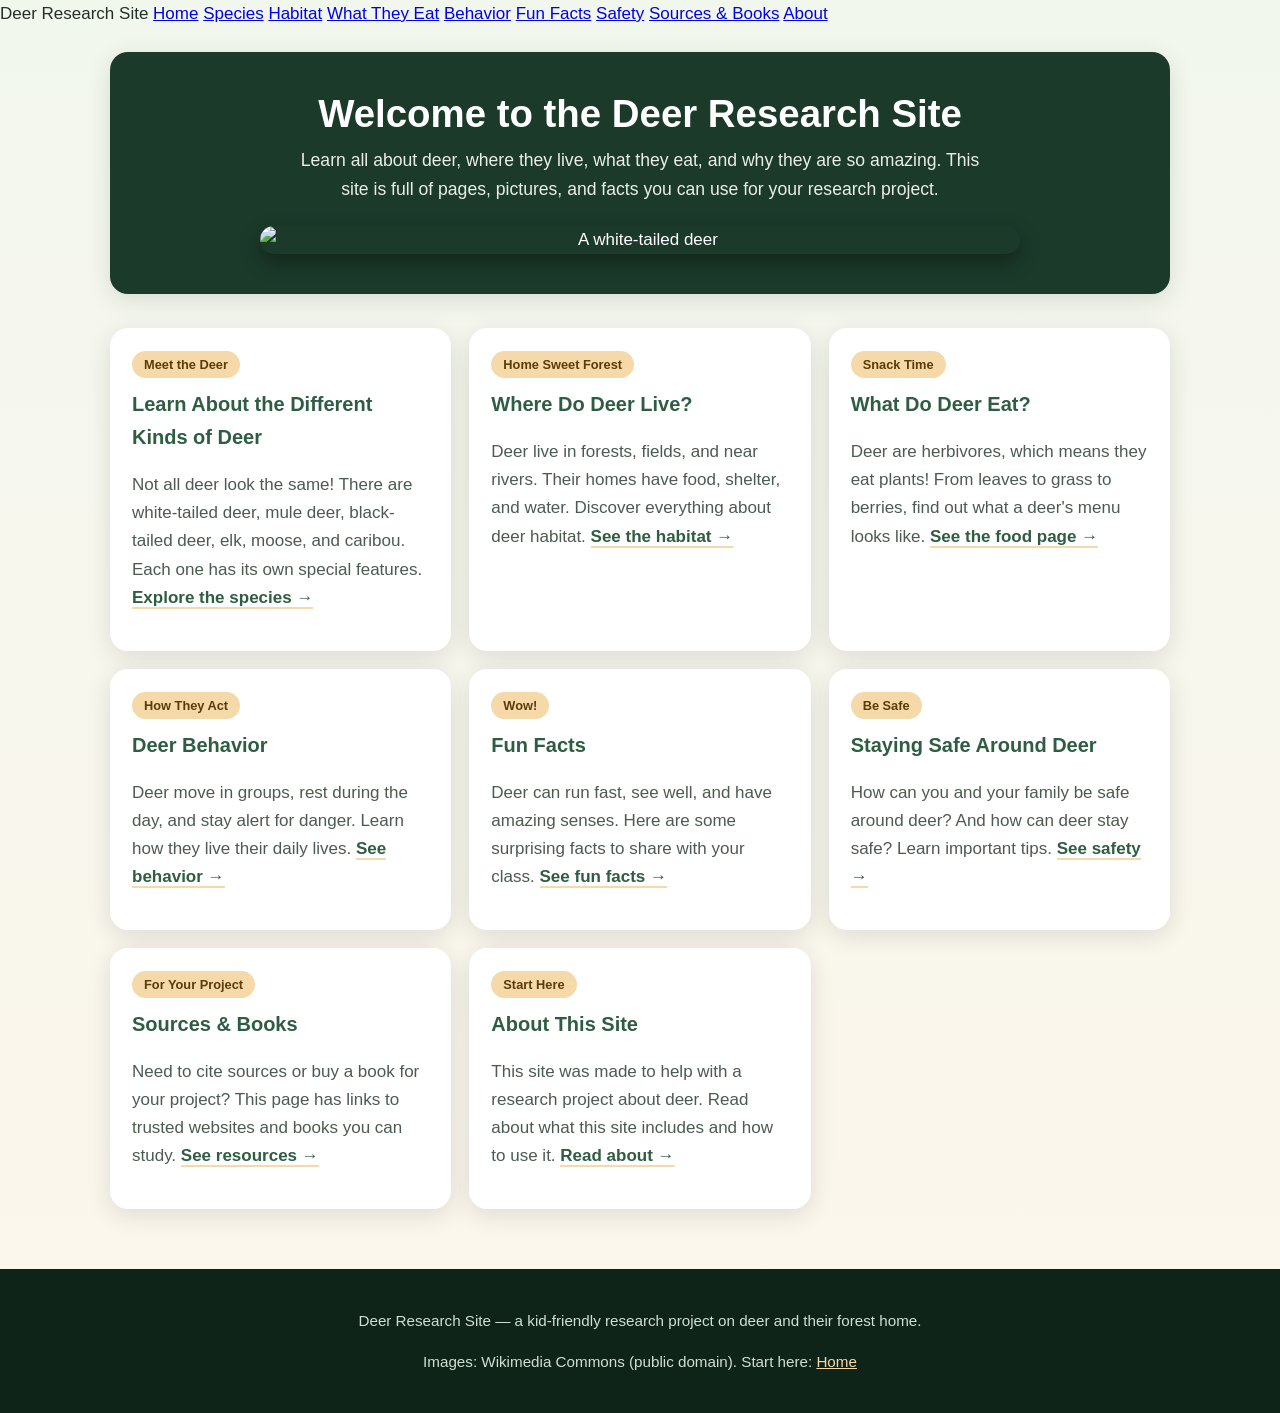
==== index.html @ 27ce6802 "Add Deer Research Site - kid-friendly multi-page deer research website - 9 pages: Home, Species, Hab" ====
<!DOCTYPE html>
<html lang="en">
<head>
<meta charset="utf-8">
<meta name="viewport" content="width=device-width, initial-scale=1">
<title>Home | Deer Research Site</title>
<link rel="stylesheet" href="style.css">
</head>
<body>
<nav class="nav.navbar">
  <div class="inner">
    <span class="brand">Deer Research Site</span>
    <a class="link active" href="index.html">Home</a> <a class="link" href="species.html">Species</a> <a class="link" href="habitat.html">Habitat</a> <a class="link" href="food.html">What They Eat</a> <a class="link" href="behavior.html">Behavior</a> <a class="link" href="fun-facts.html">Fun Facts</a> <a class="link" href="safety.html">Safety</a> <a class="link" href="resources.html">Sources & Books</a> <a class="link" href="about.html">About</a>
  </div>
</nav>
<main>

<section class="hero">
  <h1>Welcome to the Deer Research Site</h1>
  <p>Learn all about deer, where they live, what they eat, and why they are so amazing. This site is full of pages, pictures, and facts you can use for your research project.</p>
  <img class="hero-img" src="https://commons.wikimedia.org/wiki/Special:FilePath/White-tailed_deer.jpg" alt="A white-tailed deer">
</section>

<div class="grid">
  <div class="card">
    <span class="tag">Meet the Deer</span>
    <h3>Learn About the Different Kinds of Deer</h3>
    <p>Not all deer look the same! There are white-tailed deer, mule deer, black-tailed deer, elk, moose, and caribou. Each one has its own special features. <a class="inline-link" href="species.html">Explore the species &rarr;</a></p>
  </div>
  <div class="card">
    <span class="tag">Home Sweet Forest</span>
    <h3>Where Do Deer Live?</h3>
    <p>Deer live in forests, fields, and near rivers. Their homes have food, shelter, and water. Discover everything about deer habitat. <a class="inline-link" href="habitat.html">See the habitat &rarr;</a></p>
  </div>
  <div class="card">
    <span class="tag">Snack Time</span>
    <h3>What Do Deer Eat?</h3>
    <p>Deer are herbivores, which means they eat plants! From leaves to grass to berries, find out what a deer&apos;s menu looks like. <a class="inline-link" href="food.html">See the food page &rarr;</a></p>
  </div>
  <div class="card">
    <span class="tag">How They Act</span>
    <h3>Deer Behavior</h3>
    <p>Deer move in groups, rest during the day, and stay alert for danger. Learn how they live their daily lives. <a class="inline-link" href="behavior.html">See behavior &rarr;</a></p>
  </div>
  <div class="card">
    <span class="tag">Wow!</span>
    <h3>Fun Facts</h3>
    <p>Deer can run fast, see well, and have amazing senses. Here are some surprising facts to share with your class. <a class="inline-link" href="fun-facts.html">See fun facts &rarr;</a></p>
  </div>
  <div class="card">
    <span class="tag">Be Safe</span>
    <h3>Staying Safe Around Deer</h3>
    <p>How can you and your family be safe around deer? And how can deer stay safe? Learn important tips. <a class="inline-link" href="safety.html">See safety &rarr;</a></p>
  </div>
  <div class="card">
    <span class="tag">For Your Project</span>
    <h3>Sources &amp; Books</h3>
    <p>Need to cite sources or buy a book for your project? This page has links to trusted websites and books you can study. <a class="inline-link" href="resources.html">See resources &rarr;</a></p>
  </div>
  <div class="card">
    <span class="tag">Start Here</span>
    <h3>About This Site</h3>
    <p>This site was made to help with a research project about deer. Read about what this site includes and how to use it. <a class="inline-link" href="about.html">Read about &rarr;</a></p>
  </div>
</div>

</main>
<footer>
  <p>Deer Research Site &mdash; a kid-friendly research project on deer and their forest home.</p>
  <p>Images: Wikimedia Commons (public domain). Start here: <a href="index.html">Home</a></p>
</footer>
</body>
</html>
---- style.css ----
/* Deer Research Site - shared stylesheet */

:root {
  --forest: #1b3a2a;
  --forest-dark: #0f2419;
  --moss: #2f5d43;
  --leaf: #5c8d6e;
  --cream: #fdf6ec;
  --paper: #fffaf2;
  --accent: #e8a33d;
  --accent-soft: #f5d9a8;
  --ink: #233027;
  --ink-soft: #4c5b4f;
  --card: #ffffff;
  --shadow: 0 6px 24px rgba(15, 36, 25, 0.12);
  --radius: 18px;
}

* { box-sizing: border-box; }

html { scroll-behavior: smooth; }

body {
  margin: 0;
  font-family: "Segoe UI", "Helvetica Neue", Arial, sans-serif;
  background: linear-gradient(180deg, #f2f7ee 0%, #fdf6ec 100%);
  color: var(--ink);
  line-height: 1.65;
  font-size: 17px;
}

/* ---------- Navigation ---------- */
nav.navbar {
  position: sticky;
  top: 0;
  z-index: 50;
  background: var(--forest-dark);
  box-shadow: 0 2px 10px rgba(0,0,0,0.25);
}
nav.navbar .inner {
  max-width: 1100px;
  margin: 0 auto;
  display: flex;
  align-items: center;
  gap: 8px;
  padding: 12px 20px;
  flex-wrap: wrap;
}
nav.navbar .brand {
  color: var(--accent-soft);
  font-weight: 800;
  font-size: 1.05rem;
  letter-spacing: 0.5px;
  margin-right: 12px;
}
nav.navbar a.link {
  color: #e9efe6;
  text-decoration: none;
  padding: 6px 12px;
  border-radius: 10px;
  font-size: 0.95rem;
  transition: background 0.15s, color 0.15s;
}
nav.navbar a.link:hover { background: var(--moss); color: #fff; }
nav.navbar a.link.active { background: var(--accent); color: #201a0c; font-weight: 700; }

/* ---------- Layout ---------- */
main {
  max-width: 1100px;
  margin: 0 auto;
  padding: 24px 20px 60px;
}

/* ---------- Hero ---------- */
.hero {
  background: var(--forest);
  color: #fff;
  border-radius: var(--radius);
  padding: 40px 30px;
  text-align: center;
  margin-bottom: 34px;
  box-shadow: var(--shadow);
}
.hero h1 {
  margin: 0 0 10px;
  font-size: 2.4rem;
  line-height: 1.15;
}
.hero p {
  max-width: 700px;
  margin: 0 auto;
  font-size: 1.1rem;
  color: #e9efe6;
}
.hero .hero-img {
  width: 100%;
  max-width: 760px;
  margin: 22px auto 0;
  border-radius: 14px;
  box-shadow: 0 8px 20px rgba(0,0,0,0.35);
  display: block;
}

/* ---------- Headings ---------- */
h2 {
  color: var(--forest);
  font-size: 1.7rem;
  margin: 0 0 6px;
}
h3 {
  color: var(--moss);
  font-size: 1.25rem;
  margin: 26px 0 8px;
}
.section { margin-bottom: 34px; }
.section-title {
  border-left: 5px solid var(--accent);
  padding-left: 14px;
  margin-top: 8px;
}

/* ---------- Cards ---------- */
.grid {
  display: grid;
  grid-template-columns: repeat(auto-fit, minmax(260px, 1fr));
  gap: 18px;
}
.card {
  background: var(--card);
  border-radius: var(--radius);
  box-shadow: var(--shadow);
  padding: 22px;
  transition: transform 0.15s, box-shadow 0.15s;
}
.card:hover { transform: translateY(-3px); }
.card h3 { margin-top: 0; }
.card p { color: var(--ink-soft); }
.card img {
  width: 100%;
  border-radius: 12px;
  margin-bottom: 14px;
  max-height: 300px;
  object-fit: cover;
}
.card .tag {
  display: inline-block;
  background: var(--accent-soft);
  color: #5b3c09;
  border-radius: 20px;
  padding: 3px 12px;
  font-size: 0.8rem;
  font-weight: 700;
  margin-bottom: 10px;
}

/* ---------- Fact boxes ---------- */
.fact {
  background: var(--paper);
  border: 2px solid var(--accent-soft);
  border-radius: var(--radius);
  padding: 18px 20px;
  margin: 18px 0;
}
.fact strong { color: var(--accent); }

.quote {
  background: #fff;
  border-left: 5px solid var(--leaf);
  padding: 12px 16px;
  margin: 16px 0;
  font-style: italic;
  color: var(--ink-soft);
}

/* ---------- Gallery ---------- */
.gallery {
  display: grid;
  grid-template-columns: repeat(auto-fit, minmax(220px, 1fr));
  gap: 14px;
}
.gallery figure { margin: 0; }
.gallery img {
  width: 100%;
  border-radius: 12px;
  box-shadow: var(--shadow);
}
.gallery figcaption {
  font-size: 0.9rem;
  color: var(--ink-soft);
  margin-top: 6px;
  text-align: center;
}

/* ---------- Lists ---------- */
ul.clean, ol.clean {
  padding-left: 1.3rem;
}
ul.clean li, ol.clean li { margin: 7px 0; }

/* ---------- Links ---------- */
a.inline-link {
  color: var(--moss);
  font-weight: 700;
  text-decoration: none;
  border-bottom: 2px solid var(--accent-soft);
}
a.inline-link:hover { background: var(--accent-soft); }

/* ---------- Footer ---------- */
footer {
  background: var(--forest-dark);
  color: #cfe0d3;
  padding: 24px 20px;
  text-align: center;
  font-size: 0.95rem;
}
footer a { color: var(--accent-soft); }

/* ---------- Comparison table ---------- */
table.compare {
  width: 100%;
  border-collapse: collapse;
  margin: 18px 0;
  background: #fff;
  border-radius: var(--radius);
  overflow: hidden;
  box-shadow: var(--shadow);
}
table.compare th, table.compare td {
  padding: 12px 14px;
  text-align: left;
  border-bottom: 1px solid #e6e0d4;
}
table.compare th {
  background: var(--moss);
  color: #fff;
  font-weight: 700;
}
table.compare tr:nth-child(even) td { background: #f7f3ea; }

/* ---------- Quiz / interactive ---------- */
.quiz-box {
  background: #fff;
  border-radius: var(--radius);
  box-shadow: var(--shadow);
  padding: 22px;
  margin: 20px 0;
}
.quiz-box h3 { margin-top: 0; color: var(--forest); }
.quiz-box .q { margin-bottom: 16px; }
.quiz-box .opt {
  display: block;
  background: #f4f7f2;
  border: 1px solid #dfe6dd;
  border-radius: 10px;
  padding: 10px 14px;
  margin: 8px 0;
  cursor: pointer;
}
.quiz-box .opt:hover { background: var(--accent-soft); }
.quiz-box .opt.correct { background: #d9f0d9; border-color: #6a9a6a; }
.quiz-box .opt.wrong { background: #f3d9d9; border-color: #c78a8a; }
.quiz-box .feedback { margin-top: 10px; font-weight: 600; }

/* ---------- Glossary ---------- */
.glossary dt { font-weight: 700; color: var(--forest); margin-top: 14px; }
.glossary dd { margin-left: 16px; color: var(--ink-soft); }

/* ---------- Responsive ---------- */
@media (max-width: 640px) {
  .hero h1 { font-size: 1.7rem; }
  body { font-size: 16px; }
  nav.navbar .inner { gap: 4px; }
  nav.navbar a.link { padding: 5px 8px; font-size: 0.85rem; }
}
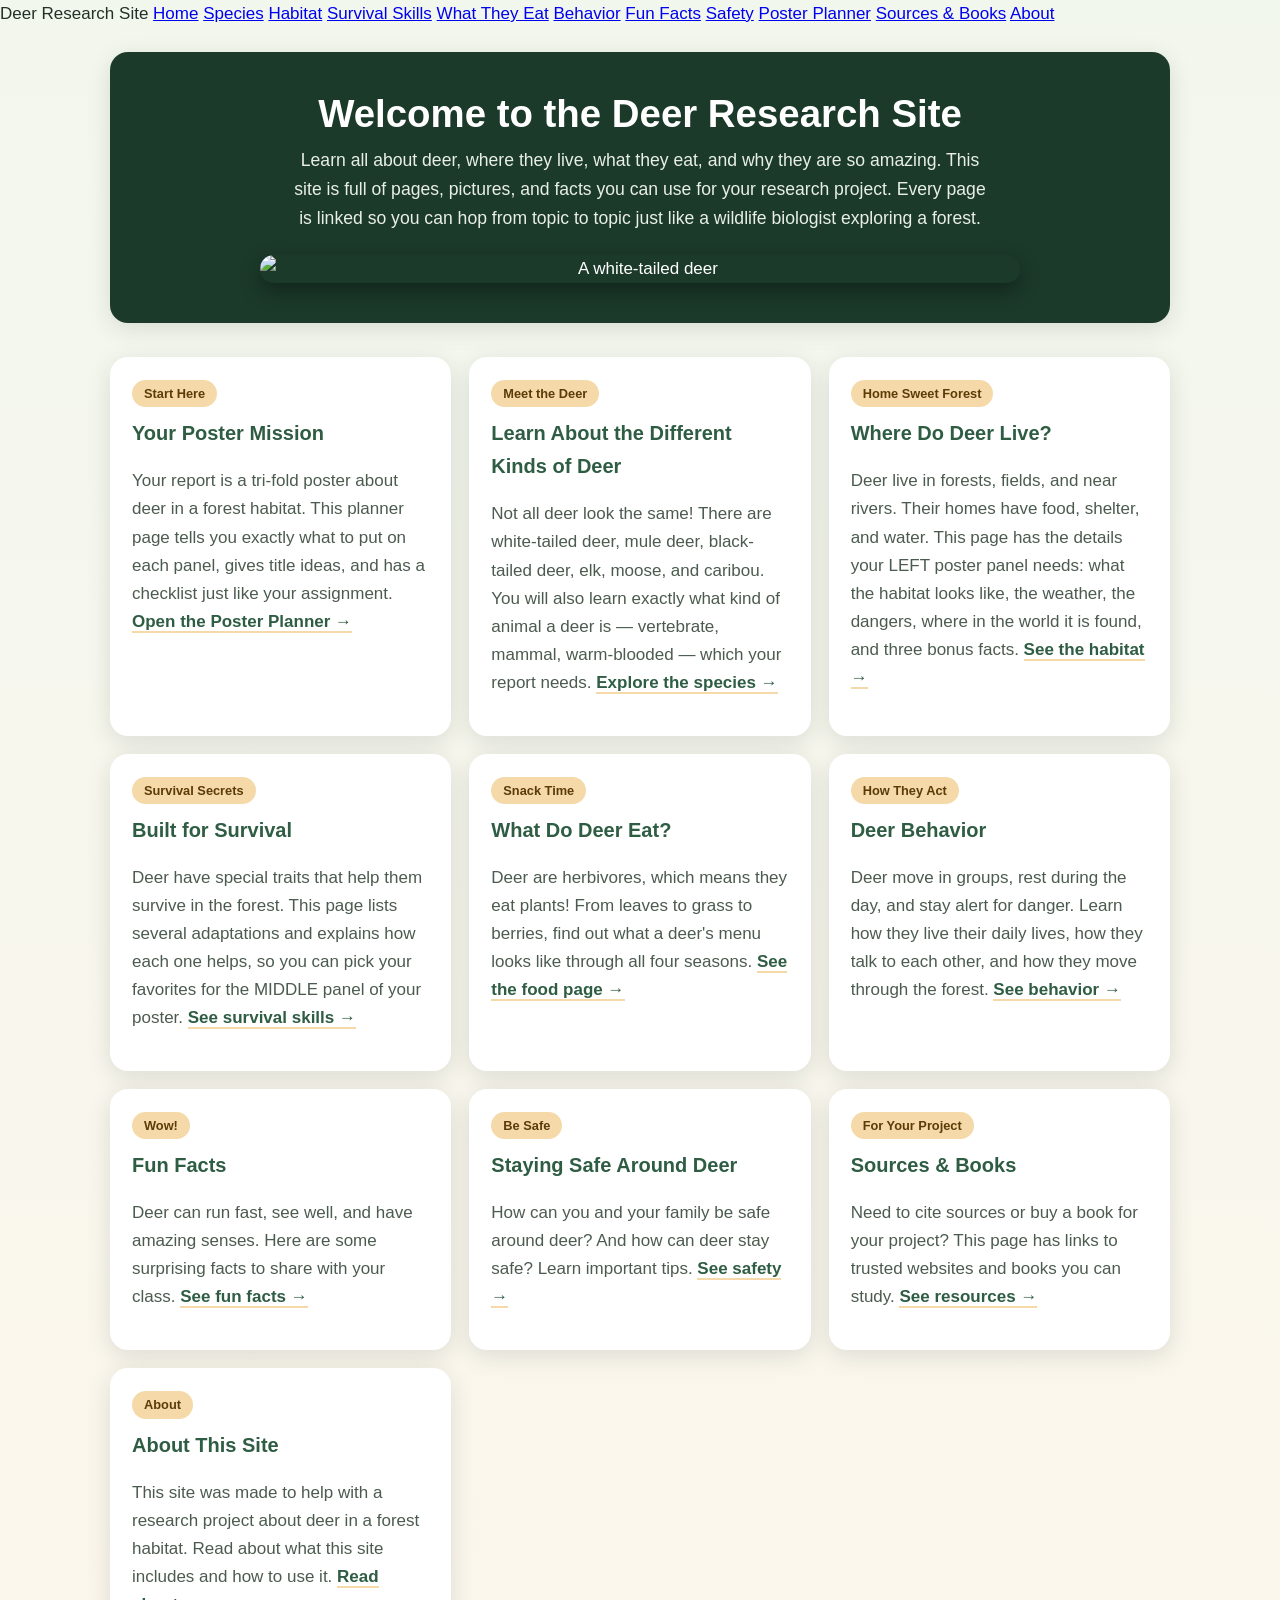
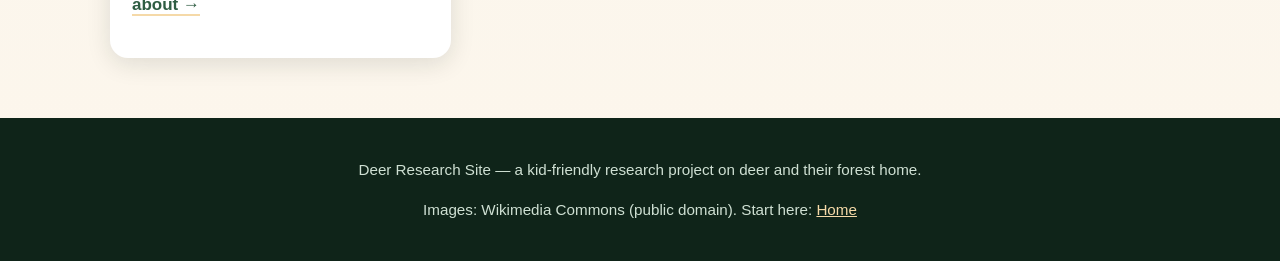
==== commit 5e3af093: "Add Survival Skills and Poster Planner pages; expand habitat and species pages" ====
--- a/index.html
+++ b/index.html
@@ -10,37 +10,47 @@
 <nav class="nav.navbar">
   <div class="inner">
     <span class="brand">Deer Research Site</span>
-    <a class="link active" href="index.html">Home</a> <a class="link" href="species.html">Species</a> <a class="link" href="habitat.html">Habitat</a> <a class="link" href="food.html">What They Eat</a> <a class="link" href="behavior.html">Behavior</a> <a class="link" href="fun-facts.html">Fun Facts</a> <a class="link" href="safety.html">Safety</a> <a class="link" href="resources.html">Sources & Books</a> <a class="link" href="about.html">About</a>
+    <a class="link active" href="index.html">Home</a> <a class="link" href="species.html">Species</a> <a class="link" href="habitat.html">Habitat</a> <a class="link" href="survival.html">Survival Skills</a> <a class="link" href="food.html">What They Eat</a> <a class="link" href="behavior.html">Behavior</a> <a class="link" href="fun-facts.html">Fun Facts</a> <a class="link" href="safety.html">Safety</a> <a class="link" href="poster-planner.html">Poster Planner</a> <a class="link" href="resources.html">Sources & Books</a> <a class="link" href="about.html">About</a>
   </div>
 </nav>
 <main>
 
 <section class="hero">
   <h1>Welcome to the Deer Research Site</h1>
-  <p>Learn all about deer, where they live, what they eat, and why they are so amazing. This site is full of pages, pictures, and facts you can use for your research project.</p>
+  <p>Learn all about deer, where they live, what they eat, and why they are so amazing. This site is full of pages, pictures, and facts you can use for your research project. Every page is linked so you can hop from topic to topic just like a wildlife biologist exploring a forest.</p>
   <img class="hero-img" src="https://commons.wikimedia.org/wiki/Special:FilePath/White-tailed_deer.jpg" alt="A white-tailed deer">
 </section>
 
 <div class="grid">
   <div class="card">
+    <span class="tag">Start Here</span>
+    <h3>Your Poster Mission</h3>
+    <p>Your report is a tri-fold poster about deer in a forest habitat. This planner page tells you exactly what to put on each panel, gives title ideas, and has a checklist just like your assignment. <a class="inline-link" href="poster-planner.html">Open the Poster Planner &rarr;</a></p>
+  </div>
+  <div class="card">
     <span class="tag">Meet the Deer</span>
     <h3>Learn About the Different Kinds of Deer</h3>
-    <p>Not all deer look the same! There are white-tailed deer, mule deer, black-tailed deer, elk, moose, and caribou. Each one has its own special features. <a class="inline-link" href="species.html">Explore the species &rarr;</a></p>
+    <p>Not all deer look the same! There are white-tailed deer, mule deer, black-tailed deer, elk, moose, and caribou. You will also learn exactly what kind of animal a deer is &mdash; vertebrate, mammal, warm-blooded &mdash; which your report needs. <a class="inline-link" href="species.html">Explore the species &rarr;</a></p>
   </div>
   <div class="card">
     <span class="tag">Home Sweet Forest</span>
     <h3>Where Do Deer Live?</h3>
-    <p>Deer live in forests, fields, and near rivers. Their homes have food, shelter, and water. Discover everything about deer habitat. <a class="inline-link" href="habitat.html">See the habitat &rarr;</a></p>
+    <p>Deer live in forests, fields, and near rivers. Their homes have food, shelter, and water. This page has the details your LEFT poster panel needs: what the habitat looks like, the weather, the dangers, where in the world it is found, and three bonus facts. <a class="inline-link" href="habitat.html">See the habitat &rarr;</a></p>
+  </div>
+  <div class="card">
+    <span class="tag">Survival Secrets</span>
+    <h3>Built for Survival</h3>
+    <p>Deer have special traits that help them survive in the forest. This page lists several adaptations and explains how each one helps, so you can pick your favorites for the MIDDLE panel of your poster. <a class="inline-link" href="survival.html">See survival skills &rarr;</a></p>
   </div>
   <div class="card">
     <span class="tag">Snack Time</span>
     <h3>What Do Deer Eat?</h3>
-    <p>Deer are herbivores, which means they eat plants! From leaves to grass to berries, find out what a deer&apos;s menu looks like. <a class="inline-link" href="food.html">See the food page &rarr;</a></p>
+    <p>Deer are herbivores, which means they eat plants! From leaves to grass to berries, find out what a deer&apos;s menu looks like through all four seasons. <a class="inline-link" href="food.html">See the food page &rarr;</a></p>
   </div>
   <div class="card">
     <span class="tag">How They Act</span>
     <h3>Deer Behavior</h3>
-    <p>Deer move in groups, rest during the day, and stay alert for danger. Learn how they live their daily lives. <a class="inline-link" href="behavior.html">See behavior &rarr;</a></p>
+    <p>Deer move in groups, rest during the day, and stay alert for danger. Learn how they live their daily lives, how they talk to each other, and how they move through the forest. <a class="inline-link" href="behavior.html">See behavior &rarr;</a></p>
   </div>
   <div class="card">
     <span class="tag">Wow!</span>
@@ -58,9 +68,9 @@
     <p>Need to cite sources or buy a book for your project? This page has links to trusted websites and books you can study. <a class="inline-link" href="resources.html">See resources &rarr;</a></p>
   </div>
   <div class="card">
-    <span class="tag">Start Here</span>
+    <span class="tag">About</span>
     <h3>About This Site</h3>
-    <p>This site was made to help with a research project about deer. Read about what this site includes and how to use it. <a class="inline-link" href="about.html">Read about &rarr;</a></p>
+    <p>This site was made to help with a research project about deer in a forest habitat. Read about what this site includes and how to use it. <a class="inline-link" href="about.html">Read about &rarr;</a></p>
   </div>
 </div>
 
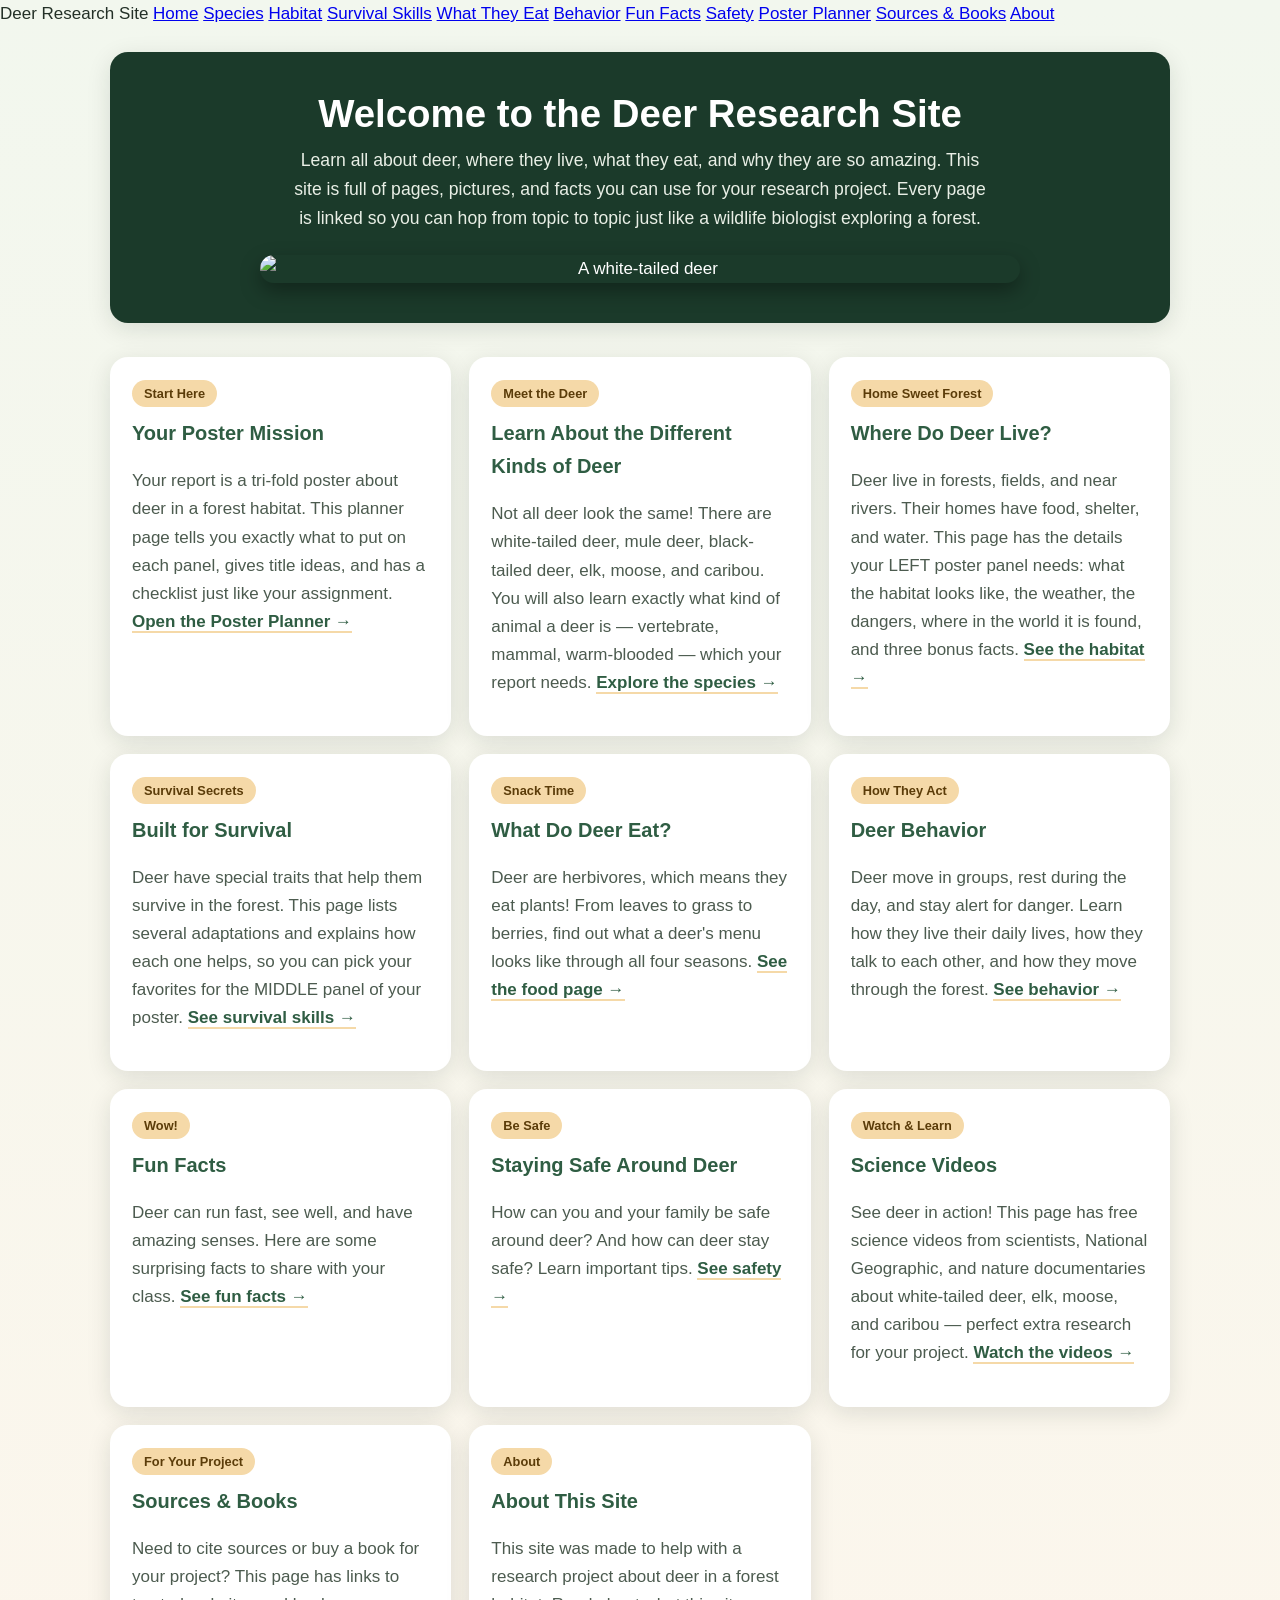
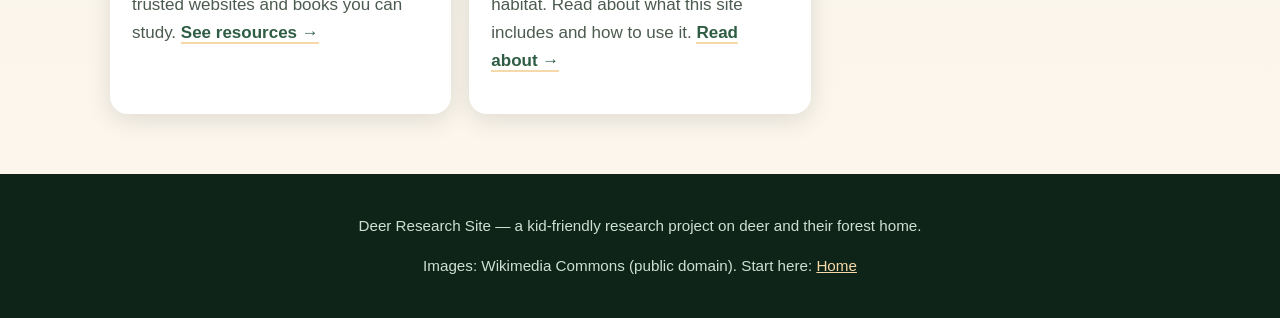
==== commit c4b5d8b4: "Add Videos page, expand species with Key deer, comparison table, and nav updates" ====
--- a/index.html
+++ b/index.html
@@ -63,6 +63,11 @@
     <p>How can you and your family be safe around deer? And how can deer stay safe? Learn important tips. <a class="inline-link" href="safety.html">See safety &rarr;</a></p>
   </div>
   <div class="card">
+    <span class="tag">Watch &amp; Learn</span>
+    <h3>Science Videos</h3>
+    <p>See deer in action! This page has free science videos from scientists, National Geographic, and nature documentaries about white-tailed deer, elk, moose, and caribou &mdash; perfect extra research for your project. <a class="inline-link" href="videos.html">Watch the videos &rarr;</a></p>
+  </div>
+  <div class="card">
     <span class="tag">For Your Project</span>
     <h3>Sources &amp; Books</h3>
     <p>Need to cite sources or buy a book for your project? This page has links to trusted websites and books you can study. <a class="inline-link" href="resources.html">See resources &rarr;</a></p>
--- a/style.css
+++ b/style.css
@@ -217,6 +217,7 @@
 footer a { color: var(--accent-soft); }
 
 /* ---------- Comparison table ---------- */
+.latin { font-style: italic; color: var(--ink-soft); font-size: 0.9em; }
 table.compare {
   width: 100%;
   border-collapse: collapse;
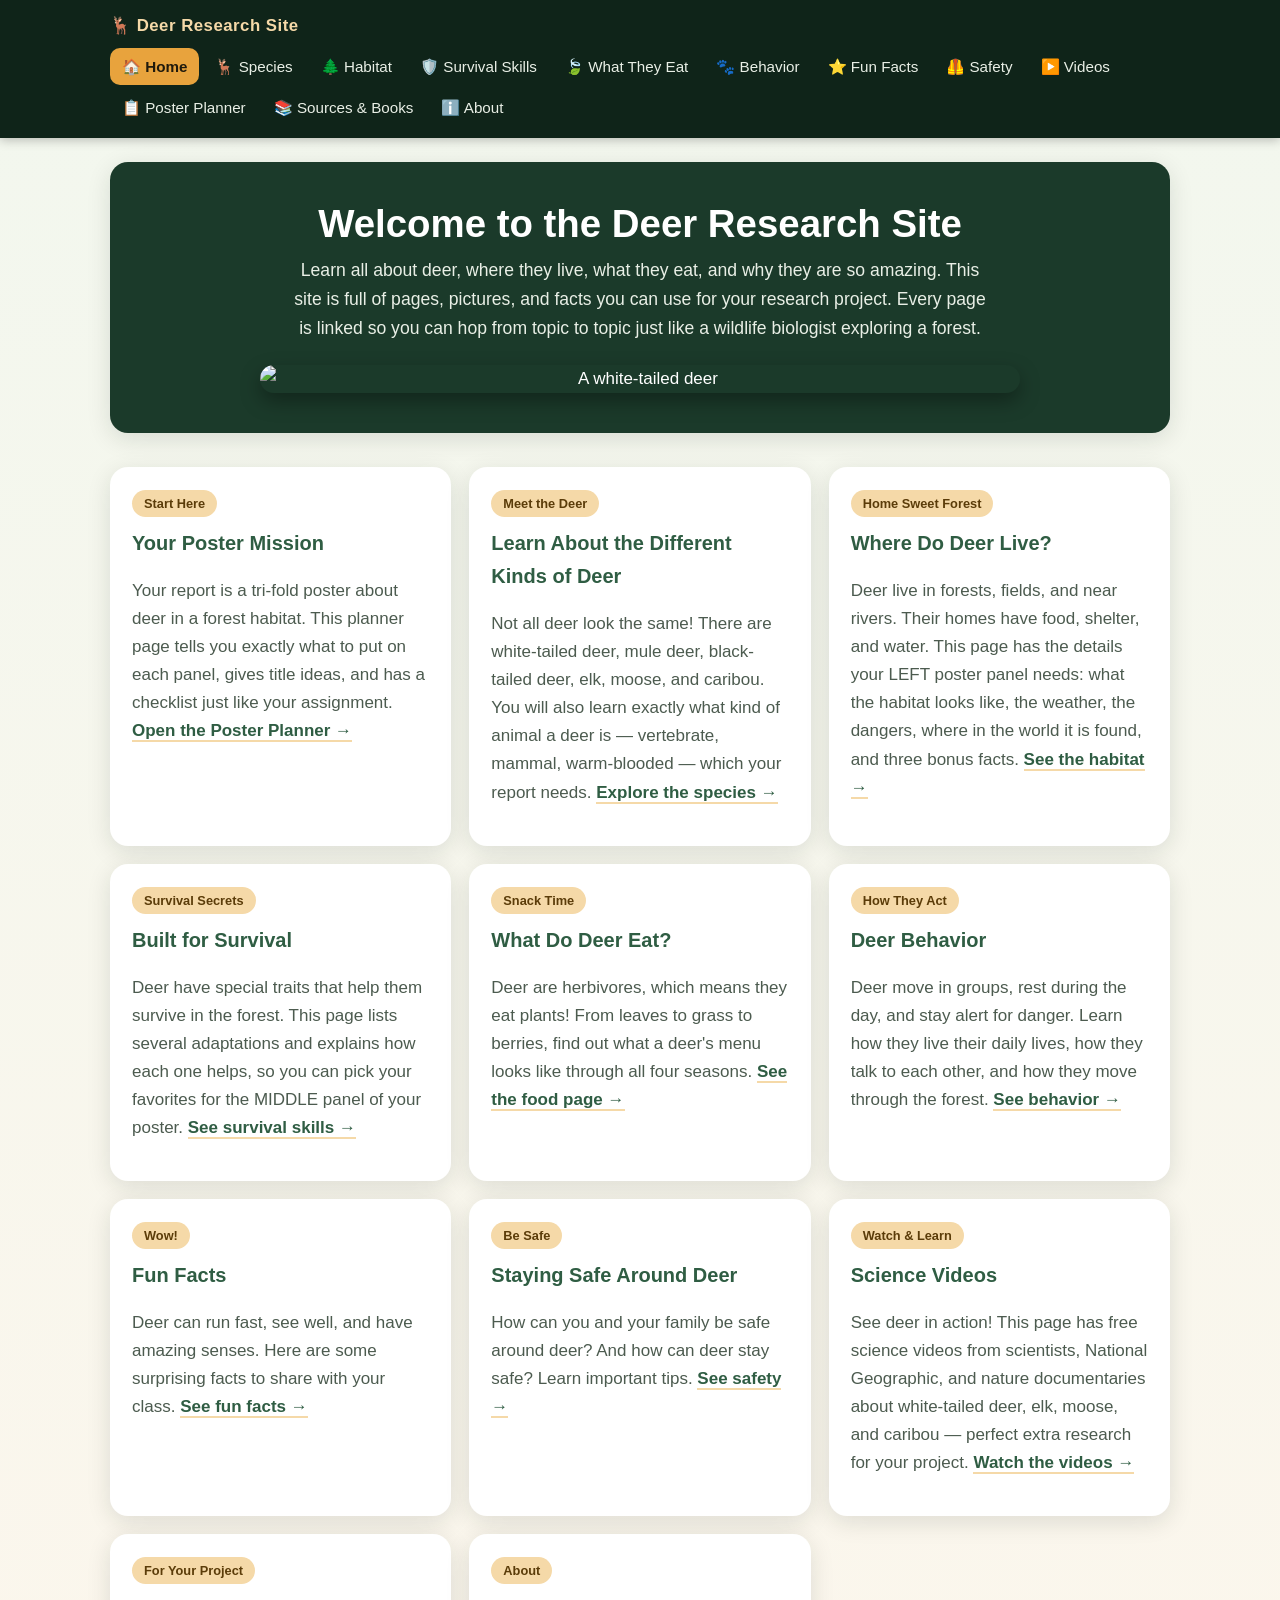
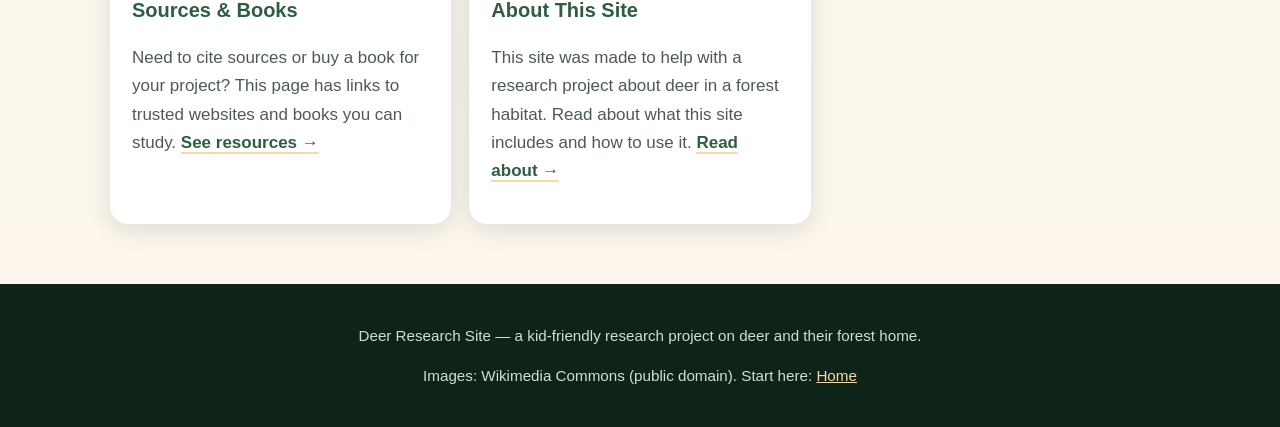
==== commit 4215d020: "Fix nav classes on all pages, add emoji title bar and emoji nav labels" ====
--- a/index.html
+++ b/index.html
@@ -7,10 +7,12 @@
 <link rel="stylesheet" href="style.css">
 </head>
 <body>
-<nav class="nav.navbar">
+<nav class="nav navbar">
   <div class="inner">
-    <span class="brand">Deer Research Site</span>
-    <a class="link active" href="index.html">Home</a> <a class="link" href="species.html">Species</a> <a class="link" href="habitat.html">Habitat</a> <a class="link" href="survival.html">Survival Skills</a> <a class="link" href="food.html">What They Eat</a> <a class="link" href="behavior.html">Behavior</a> <a class="link" href="fun-facts.html">Fun Facts</a> <a class="link" href="safety.html">Safety</a> <a class="link" href="poster-planner.html">Poster Planner</a> <a class="link" href="resources.html">Sources & Books</a> <a class="link" href="about.html">About</a>
+    <span class="brand">🦌 Deer Research Site</span>
+    <div class="nav-links">
+      <a class="link active" href="index.html">🏠 Home</a> <a class="link" href="species.html">🦌 Species</a> <a class="link" href="habitat.html">🌲 Habitat</a> <a class="link" href="survival.html">🛡️ Survival Skills</a> <a class="link" href="food.html">🍃 What They Eat</a> <a class="link" href="behavior.html">🐾 Behavior</a> <a class="link" href="fun-facts.html">⭐ Fun Facts</a> <a class="link" href="safety.html">🦺 Safety</a> <a class="link" href="videos.html">▶️ Videos</a> <a class="link" href="poster-planner.html">📋 Poster Planner</a> <a class="link" href="resources.html">📚 Sources & Books</a> <a class="link" href="about.html">ℹ️ About</a>
+    </div>
   </div>
 </nav>
 <main>
--- a/style.css
+++ b/style.css
@@ -46,6 +46,11 @@
   padding: 12px 20px;
   flex-wrap: wrap;
 }
+nav.navbar .nav-links {
+  display: flex;
+  flex-wrap: wrap;
+  gap: 4px;
+}
 nav.navbar .brand {
   color: var(--accent-soft);
   font-weight: 800;
@@ -63,6 +68,27 @@
 }
 nav.navbar a.link:hover { background: var(--moss); color: #fff; }
 nav.navbar a.link.active { background: var(--accent); color: #201a0c; font-weight: 700; }
+
+/* ---------- Page header bar ---------- */
+.page-header {
+  display: flex;
+  align-items: center;
+  gap: 14px;
+  background: var(--forest);
+  color: #fff;
+  border-radius: var(--radius);
+  padding: 18px 24px;
+  margin: 0 0 26px;
+  box-shadow: var(--shadow);
+}
+.page-header .emoji { font-size: 2rem; line-height: 1; }
+.page-header h1 {
+  margin: 0;
+  font-size: 1.8rem;
+  color: #fff;
+  line-height: 1.2;
+}
+.page-header .header-text p { margin: 0; color: #cfe0d3; font-size: 0.95rem; }
 
 /* ---------- Layout ---------- */
 main {
